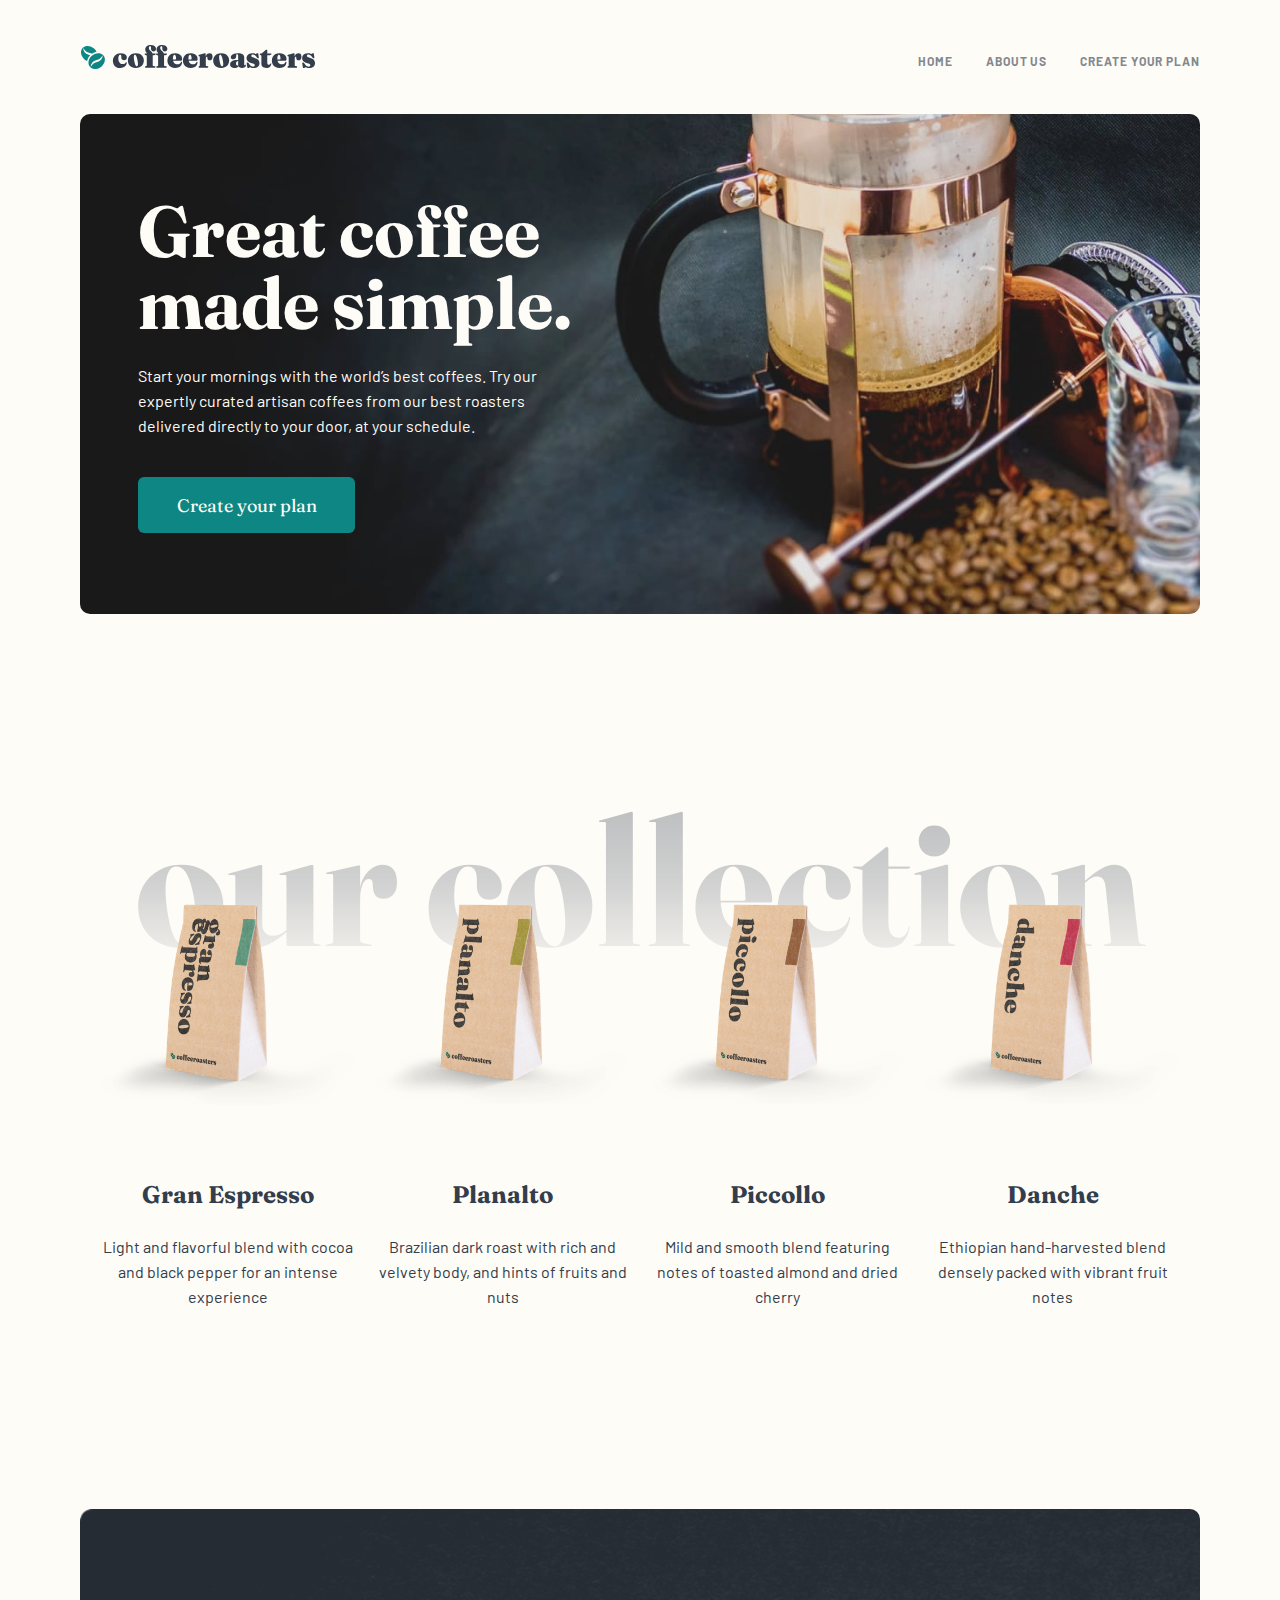
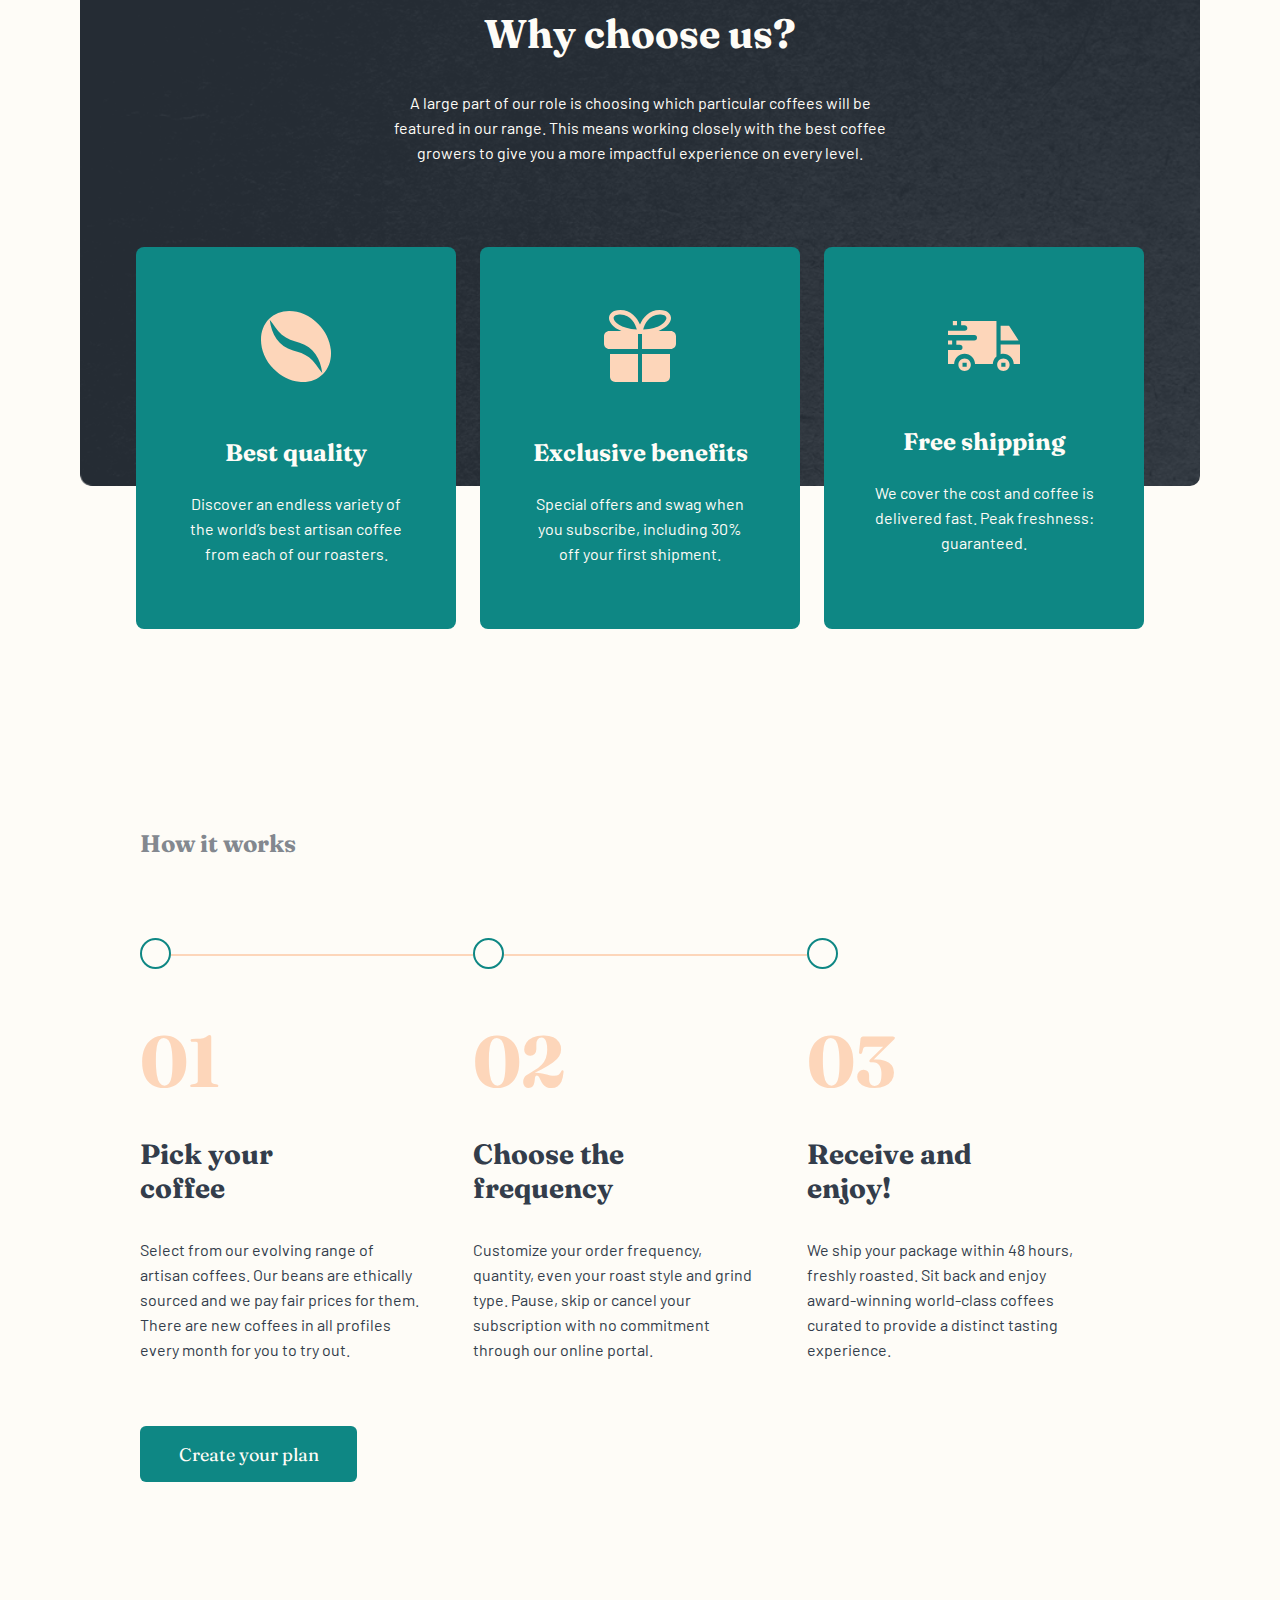
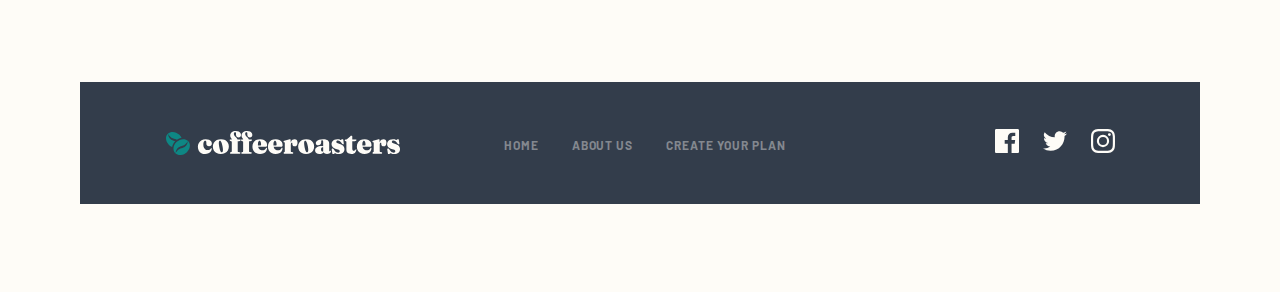
==== index.html @ c1dfbd61 "initial commit" ====
<!DOCTYPE html>
<html lang="en">
  <head>
    <meta charset="UTF-8" />
    <meta http-equiv="X-UA-Compatible" content="IE=edge" />
    <meta name="viewport" content="width=device-width, initial-scale=1.0" />
    <link rel="icon" type="image/png" sizes="32x32" href="./assets/favicon-32x32.png" />
    <link rel="stylesheet" href="./style.css" />
    <title>Coffeeroasters subscription site</title>
  </head>
  <body>
    <nav>
      <a href="index.html"
        ><img
          width="163"
          height="18"
          src="./assets/shared/desktop/logo.svg"
          alt="coffeeroasters logo"
          class="logo"
      /></a>
      <a href="javascript:void(0);" class="mobile-nav-link"
        ><img
          width="16"
          height="15"
          src="./assets//shared/mobile/icon-hamburger.svg"
          alt="Open menu"
          id="mobile-nav-icon"
      /></a>
      <ul class="nav-links" id="nav-links">
        <li><a href="index.html">Home</a></li>
        <li><a href="about.html">About Us</a></li>
        <li><a href="plan.html">Create Your Plan</a></li>
      </ul>
    </nav>
    <header class="header_home">
      <h1>Great coffee<br />made simple.</h1>
      <p>
        Start your mornings with the world’s best coffees. Try our expertly curated artisan coffees
        from our best roasters delivered directly to your door, at your schedule.
      </p>
      <a href="plan.html" class="cta">Create your plan</a>
    </header>

    <main>
      <article class="collection-container relative">
        <h1 class="gradient-text">our collection</h1>
        <section class="collection-item">
          <img
            width="200"
            height="151"
            src="./assets/home/desktop/image-gran-espresso.png"
            alt=""
          />
          <h4>Gran Espresso</h4>
          <p>Light and flavorful blend with cocoa and black pepper for an intense experience</p>
        </section>
        <section class="collection-item">
          <img width="200" height="151" src="./assets/home/desktop/image-planalto.png" alt="" />
          <h4>Planalto</h4>
          <p>Brazilian dark roast with rich and velvety body, and hints of fruits and nuts</p>
        </section>
        <section class="collection-item">
          <img width="200" height="151" src="./assets/home/desktop/image-piccollo.png" alt="" />
          <h4>Piccollo</h4>
          <p>Mild and smooth blend featuring notes of toasted almond and dried cherry</p>
        </section>
        <section class="collection-item">
          <img width="200" height="151" src="./assets/home/desktop/image-danche.png" alt="" />
          <h4>Danche</h4>
          <p>Ethiopian hand-harvested blend densely packed with vibrant fruit notes</p>
        </section>
      </article>

      <article class="cards-container">
        <section class="dark-bg">
          <h3>Why choose us?</h3>
          <p>
            A large part of our role is choosing which particular coffees will be featured in our
            range. This means working closely with the best coffee growers to give you a more
            impactful experience on every level.
          </p>
        </section>
        <div>
          <section class="home card active">
            <img width="72" height="72" src="./assets/home/desktop/icon-coffee-bean.svg" alt="" />
            <h4>Best quality</h4>
            <p>
              Discover an endless variety of the world’s best artisan coffee from each of our
              roasters.
            </p>
          </section>
          <section class="home card active">
            <img width="72" height="72" src="./assets/home/desktop/icon-gift.svg" alt="" />
            <h4>Exclusive benefits</h4>
            <p>
              Special offers and swag when you subscribe, including 30% off your first shipment.
            </p>
          </section>
          <section class="home card active">
            <img width="72" height="72" src="./assets/home/desktop/icon-truck.svg" alt="" />
            <h4>Free shipping</h4>
            <p>We cover the cost and coffee is delivered fast. Peak freshness: guaranteed.</p>
          </section>
        </div>
      </article>

      <article class="steps-container">
        <h3>How it works</h3>
        <div>
          <section class="step-item">
            <div>
              <span class="circle"></span>
              <span class="line"></span>
            </div>
            <h1>01</h1>
            <h3>Pick your coffee</h3>
            <p>
              Select from our evolving range of artisan coffees. Our beans are ethically sourced and
              we pay fair prices for them. There are new coffees in all profiles every month for you
              to try out.
            </p>
          </section>
          <section class="step-item">
            <div>
              <span class="circle"></span>
              <span class="line"></span>
            </div>
            <h1>02</h1>
            <h3>Choose the frequency</h3>
            <p>
              Customize your order frequency, quantity, even your roast style and grind type. Pause,
              skip or cancel your subscription with no commitment through our online portal.
            </p>
          </section>
          <section class="step-item">
            <div>
              <span class="circle"></span>
            </div>
            <h1>03</h1>
            <h3>Receive and enjoy!</h3>
            <p>
              We ship your package within 48 hours, freshly roasted. Sit back and enjoy
              award-winning world-class coffees curated to provide a distinct tasting experience.
            </p>
          </section>
        </div>
        <a href="plan.html" class="cta">Create your plan</a>
      </article>
    </main>

    <footer>
      <img
        width="218"
        height="24"
        src="./assets/shared/desktop/logo-footer.svg"
        alt="coffeeroasters logo"
      />
      <ul class="footer-links">
        <li><a href="index.html">Home</a></li>
        <li><a href="about.html">About Us</a></li>
        <li><a href="plan.html">Create Your Plan</a></li>
      </ul>
      <ul class="social-links">
        <li>
          <a href="https://www.facebook.com"
            ><img
              width="24"
              height="24"
              src="./assets/shared/desktop/icon-facebook.svg"
              alt="Facebook icon"
          /></a>
        </li>
        <li>
          <a href="https://www.twitter.com"
            ><img
              width="24"
              height="24"
              src="./assets/shared/desktop/icon-twitter.svg"
              alt="Twitter icon"
          /></a>
        </li>
        <li>
          <a href="https://www.instagram.com"
            ><img
              width="24"
              height="24"
              src="./assets/shared/desktop/icon-instagram.svg"
              alt="Instagram icon"
          /></a>
        </li>
      </ul>
    </footer>
    <script src="./script.js"></script>
  </body>
</html>
---- style.css ----
@import url('https://fonts.googleapis.com/css2?family=Barlow:wght@400;700&family=Fraunces:opsz,wght@9..144,900&display=swap');

:root {
  --light-cream: #fefcf7;
  --cream: #f4f1eb;
  --grey: #83888f;
  --dark-grey-blue: #333d4b;
  --dark-cyan: #0e8784;
  --pale-orange: #fdd6ba;
}

* {
  margin: 0;
  box-sizing: border-box;
}

a {
  text-decoration: none;
  font-family: 'Fraunces', serif;
  color: var(--dark-grey-blue);
}

ul {
  list-style: none;
  padding: 0;
}

button {
  font-family: 'Fraunces', serif;
  border: none;
  transition: all 0.3s;
  cursor: pointer;
}

h1,
h2,
h3,
h4,
h5,
h6 {
  font-family: 'Fraunces', serif;
}

h2 {
  font-size: 32px;
}

h3 {
  font-size: 28px;
}

h4 {
  font-size: 24px;
}

p {
  line-height: 25px;
  font-size: 15px;
}

img {
  height: auto;
}

body {
  font-family: 'Barlow', sans-serif;
  font-size: 16px;
  background-color: var(--light-cream);
  color: var(--dark-grey-blue);
  padding: 32px 24px 72px 24px;
}

.body_plan {
  padding: 32px 0 72px 0;
  position: relative;
}

.body_plan.overlay-visible {
  height: 100vh;
  overflow: hidden;
}

nav {
  display: flex;
  align-items: center;
  justify-content: space-between;
  position: relative;
}

ul.nav-links {
  display: none;
}

ul.nav-links.open {
  position: absolute;
  top: 100%;
  left: 0;
  display: flex;
  flex-direction: column;
  z-index: 10;
  width: 100%;
  height: 120vh;
  text-align: center;
  padding-top: 80px;
  background: rgb(254, 252, 247);
  background: linear-gradient(
    180deg,
    rgba(254, 252, 247, 1) 0%,
    rgba(254, 252, 247, 1) 50%,
    rgba(254, 252, 247, 0.75) 100%
  );
}

ul.nav-links.open li {
  margin-bottom: 39px;
  font-size: 24px;
  line-height: 32px;
}

.nav_plan {
  margin: 0 24px;
}

header {
  border-radius: 10px;
  overflow: hidden;
  background-repeat: no-repeat;
  background-size: cover;
  text-align: center;
  display: flex;
  flex-direction: column;
  justify-content: center;
  align-items: center;
  gap: 24px;
  padding: 24px;
  margin-top: 40px;
  color: var(--light-cream);
}

.header_home {
  height: 500px;
  background-image: url('./assets/home/mobile/image-hero-coffeepress.jpg');
}

.header_about {
  height: 400px;
  background-image: url('./assets/about/mobile/image-hero-whitecup.jpg');
}

.header_plan {
  height: 400px;
  background-image: url('./assets/plan/mobile/image-hero-blackcup.jpg');
  margin: 40px 24px 0 24px;
}

header h1 {
  font-size: 40px;
}

header p {
  font-family: 'Barlow', sans-serif;
}

a.cta,
button.cta,
.modal--body button {
  -webkit-appearance: button;
  -moz-appearance: button;
  appearance: button;
  background-color: var(--dark-cyan);
  color: var(--light-cream);
  font-size: 18px;
  border-radius: 6px;
  width: 217px;
  height: 56px;
  display: flex;
  align-items: center;
  justify-content: center;
}

header a.cta {
  margin-top: 15px;
}

a:active,
button.cta:active,
.modal--body button:active {
  transform: scale(0.98);
}

article {
  text-align: center;
  margin: 120px 0;
  width: 100%;
}

/* ------------- HOME PAGE ------------- */
.gradient-text {
  font-size: 40px;
  background: linear-gradient(180deg, #83888fb6 0%, #83888f77 50%, var(--light-cream) 100%);
  background-clip: text;
  -webkit-background-clip: text;
  -webkit-text-fill-color: transparent;
  margin-bottom: 30px;
}

.collection-item {
  margin-bottom: 48px;
}

.collection-item h4 {
  margin-top: 24px;
}

.collection-item p {
  max-width: 282px;
  margin: 16px auto 0;
}

.cards-container {
  color: var(--light-cream);
  display: grid;
  grid-template-columns: 1fr;
  grid-template-rows: 286px repeat(3, auto);
  row-gap: 12px;
  justify-items: center;
}

.dark-bg {
  background-repeat: no-repeat;
  background-size: cover;
  border-radius: 10px;
  padding: 64px 24px;
  width: 100%;
}

.cards-container .dark-bg {
  grid-area: 1 / 1 / 2 / -1;
  background-image: url('./assets/about/mobile/bg-quality.png');
  height: 902px;
  display: flex;
  flex-direction: column;
  gap: 24px;
  align-items: center;
}

.cards-container > div {
  grid-area: 2 / 1 / -1 / -1;
  display: flex;
  flex-direction: column;
  gap: 24px;
}

.card {
  border-radius: 8px;
  display: flex;
  flex-direction: column;
  align-items: center;
  justify-content: center;
  gap: 24px;
}

.card.home {
  width: 279px;
  height: 382px;
}

.card.home img {
  margin-bottom: 32px;
}

.card.home p {
  padding: 0 40px;
}

.card.active {
  background-color: var(--dark-cyan);
}

.steps-container > h3 {
  font-size: 24px;
  color: var(--grey);
}

.steps-container > div {
  display: flex;
  flex-direction: column;
  gap: 56px;
  margin: 80px 0;
}

.steps-container a.cta {
  margin: 0 auto;
}

.step-item {
  text-align: center;
}

.step-item > div {
  display: none;
}

.step-item h1 {
  color: var(--pale-orange);
  font-size: 72px;
}

.step-item h3 {
  margin: 24px 0;
}

/* ------------- ABOUT PAGE ------------- */
.about img {
  border-radius: 8px;
  height: auto;
}

.about h2 {
  margin: 48px 0 30px 0;
}

.about.commitment-container img {
  width: 327px;
}

.about.quality-container {
  color: var(--light-cream);
  display: grid;
  grid-template-columns: 1fr;
  grid-template-rows: repeat(2, 78px) 1fr;
  justify-items: center;
}

.about.quality-container picture {
  grid-area: 1 / 1 / 3 / -1;
  z-index: 10;
}

.about.quality-container img {
  width: 279px;
}

.about.quality-container .dark-bg {
  background-image: url('./assets/about/mobile/bg-quality.png');
  grid-area: 2 / 1 / -1 / -1;
  height: 509px;
  display: flex;
  flex-direction: column;
  justify-content: flex-end;
  align-items: center;
  gap: 24px;
  text-align: center;
}

.about.headquarters-container > h3 {
  font-size: 24px;
  color: var(--grey);
  margin-bottom: 72px;
}

.about.headquarters-container > div {
  display: flex;
  flex-direction: column;
  gap: 80px;
}

.headquarter-item h3 {
  margin: 47px 0 22px 0;
}

/* ------------- PLAN PAGE ------------- */
.steps-container.dark-bg {
  color: var(--light-cream);
  padding: 80px 24px;
  background-image: url('./assets/plan/mobile/bg-steps.png');
}

.steps-container.dark-bg > div {
  margin: 0;
}

article.form-container {
  padding: 0 24px;
}

.side-nav {
  display: none;
}

form.form_plan {
  text-align: left;
  display: flex;
  flex-direction: column;
  align-items: center;
}

.accordion {
  width: 100%;
  background-color: transparent;
  color: var(--grey);
  font-family: 'Fraunces', serif;
  font-size: 24px;
  display: flex;
  justify-content: space-between;
  align-items: center;
  gap: 45px;
  cursor: pointer;
  border: none;
  outline: none;
  transition: 0.4s;
  text-align: left;
  margin-top: 12px;
  margin-bottom: 32px;
}

.accordion:after {
  content: url('./assets/plan/desktop/icon-arrow.svg');
}
.accordion.active:after {
  content: url('./assets/plan/desktop/icon-arrow.svg');
  transform: rotate(180deg);
}

.accordion:disabled {
  opacity: 0.6;
  pointer-events: none;
}

.panel {
  max-height: 0;
  overflow: hidden;
  display: flex;
  flex-direction: column;
  gap: 16px;
  transition: max-height 0.2s ease-out;
}

label.card {
  background-color: var(--cream);
  align-items: flex-start;
  flex: 1;
  gap: 8px;
  padding: 25px;
  transition: all 0.3s;
}

label.card:hover {
  background-color: var(--pale-orange);
}

.label-heading {
  font-family: 'Fraunces', serif;
  font-weight: bold;
  font-size: 24px;
}

.label-description {
  font-size: 16px;
  line-height: 26px;
}

input[type='radio'] {
  display: none;
}

input[type='radio']:checked + label.card {
  background-color: var(--dark-cyan);
  color: var(--light-cream);
}

.summary-container {
  background-image: url('./assets/plan/mobile/bg-order-summary.png');
  background-repeat: no-repeat;
  background-size: cover;
  border-radius: 10px;
  margin-top: 98px;
  margin-bottom: 56px;
  padding: 32px 25px;
  color: #fff;
  width: auto;
  text-align: left;
}

.summary-container h4 {
  font-size: 16px;
  font-family: 'Barlow', sans-serif;
  font-weight: 400;
  margin-bottom: 8px;
  opacity: 0.65;
}

.summary-container p,
.modal--summary {
  font-size: 24px;
  font-family: 'Fraunces', serif;
  line-height: 40px;
  display: flex;
  flex-wrap: wrap;
  column-gap: 5px;
}

.blank {
  color: var(--dark-cyan);
}

.underline {
  color: transparent;
  border-bottom: 2px solid var(--dark-cyan);
  width: 80px;
}

button.cta:disabled {
  background-color: var(--grey);
  opacity: 0.4;
  pointer-events: none;
}

.overlay {
  background-color: rgba(0, 0, 0, 0.6);
  position: absolute;
  top: 0;
  left: 0;
  right: 0;
  bottom: 0;
  display: flex;
  justify-content: center;
  align-items: center;
  z-index: 10;
}

.modal {
  background-color: var(--light-cream);
  max-width: 90%;
  border-radius: 8px;
  overflow: hidden;
  z-index: 20;
}

.modal--heading {
  background-color: var(--dark-grey-blue);
  color: var(--light-cream);
  padding: 28px 24px;
}

.modal--body {
  padding: 40px 24px 28px 24px;
  color: var(--grey);
}

.modal--body button {
  width: 100%;
  margin-top: 24px;
}

.hidden {
  display: none;
}

/* ------------- FOOTER ------------- */
footer {
  background-color: var(--dark-grey-blue);
  text-align: center;
  padding: 55px;
}

.footer_plan {
  margin: 0 24px;
}

.footer-links {
  margin: 48.5px 0;
}

.footer-links li {
  margin: 24px 0;
}

.footer-links li a {
  color: var(--grey);
  font-family: 'Barlow', sans-serif;
  font-size: 12px;
  letter-spacing: 0.92px;
  font-weight: bold;
  text-transform: uppercase;
}

.social-links {
  display: flex;
  justify-content: center;
  align-items: center;
  gap: 24px;
}

/* ------------- MEDIA QUERIES ------------- */
@media screen and (min-width: 500px) {
  .about.quality-container img {
    width: 90%;
  }
}

@media screen and (min-width: 700px) {
  body {
    padding: 40px 40px 72px 40px;
  }

  .logo {
    width: 236px;
    height: 26px;
  }

  .mobile-nav-link {
    display: none;
  }

  ul.nav-links {
    display: flex;
    flex-direction: row;
  }

  ul.nav-links li a {
    font-family: 'Barlow', sans-serif;
    text-transform: uppercase;
    color: var(--grey);
    font-weight: bold;
    font-size: 12px;
    letter-spacing: 0.92px;
  }

  ul.nav-links li:not(:last-of-type) {
    margin-right: 33px;
  }

  header {
    text-align: left;
    align-items: flex-start;
    padding: 58px;
  }

  .header_home {
    background-image: url('./assets/home/tablet/image-hero-coffeepress.jpg');
  }

  .header_about {
    background-image: url('./assets/about/tablet/image-hero-whitecup.jpg');
  }

  .header_plan {
    background-image: url('./assets/plan/tablet/image-hero-blackcup.jpg');
  }

  header h1 {
    font-size: 48px;
    line-height: 48px;
  }

  header p {
    max-width: 398px;
  }

  /* ------------- HOME PAGE ------------- */
  .collection-container.relative {
    position: relative;
    margin: 210px 0 144px 0;
  }

  .gradient-text {
    font-size: 15vw;
    background: linear-gradient(180deg, #83888f9a 0%, #83888f5f 50%, var(--light-cream) 100%);
    background-clip: text;
    -webkit-background-clip: text;
    -webkit-text-fill-color: transparent;
    width: 100%;
    position: absolute;
    top: -84px;
    left: 50%;
    transform: translateX(-50%);
    z-index: -1;
    margin-bottom: 0;
  }

  .collection-item {
    display: grid;
    grid-template-columns: repeat(2, max-content);
    grid-template-rows: 80px auto;
    justify-content: center;
    column-gap: 36px;
    text-align: left;
  }

  .collection-item img {
    width: 255px;
    grid-area: 1 / 1 / -1 / 2;
  }

  .collection-item h4 {
    align-self: center;
    margin-top: 0;
  }

  .collection-item p {
    margin-top: 0;
  }

  .cards-container {
    grid-template-rows: 256px repeat(3, auto);
  }

  .cards-container .dark-bg {
    background-image: url('./assets/about/tablet/bg-quality.png');
    height: 573px;
  }

  .dark-bg h3 {
    font-size: 32px;
  }

  .dark-bg p {
    max-width: 522px;
  }

  .card.home {
    width: 573px;
    height: 180px;
    display: grid;
    grid-template-columns: auto 1fr;
    grid-template-rows: repeat(2, auto);
    column-gap: 55px;
    row-gap: 16px;
    text-align: left;
    padding: 40px 48px;
  }

  .card.home img {
    grid-area: 1 / 1 / -1 / 2;
    margin-bottom: 0;
  }

  .card.home h4 {
    align-self: end;
  }

  .card.home p {
    padding: 0;
    align-self: start;
  }

  .steps-container {
    text-align: left;
    margin-top: 144px;
  }

  .steps-container > div {
    display: grid;
    grid-template-columns: repeat(3, 33.3333%);
    gap: 0;
    margin: 40px 0 44px 0;
  }

  .steps-container a.cta {
    margin: 0;
  }

  .step-item {
    text-align: left;
  }

  .step-item > div {
    display: flex;
    align-items: center;
    margin-bottom: 48px;
    position: relative;
  }

  .circle {
    display: inline;
    width: 31px;
    height: 31px;
    border-radius: 50%;
    border: 2px solid var(--dark-cyan);
    background-color: var(--light-cream);
  }

  .line {
    position: absolute;
    top: 50%;
    left: 0;
    display: inline;
    width: 100%;
    height: 2px;
    background-color: var(--pale-orange);
    z-index: -1;
  }

  .step-item h3 {
    margin: 32px 0;
  }

  .step-item p {
    max-width: 92%;
    margin-right: 10px;
  }

  /* ------------- ABOUT PAGE ------------- */
  article.about {
    margin: 144px 0;
  }

  .about picture {
    grid-area: 1 / 1 / -1 / 2;
  }

  .about img {
    width: auto !important;
  }

  .about h2 {
    grid-area: 1 / 2 / 2 / -1;
    margin: 0;
  }

  .about p {
    grid-area: 2 / 2 / -1 / -1;
  }

  .about.commitment-container {
    display: grid;
    grid-template-columns: auto 1fr;
    grid-template-rows: 70px 400px;
    align-items: center;
    column-gap: 70px;
    text-align: left;
  }

  .about.quality-container {
    grid-template-rows: repeat(2, 160px) 1fr;
  }

  .about.quality-container .dark-bg {
    background-image: url('./assets/about/tablet/bg-quality.png');
    height: 488px;
  }

  .about.headquarters-container > div {
    display: grid;
    grid-template-columns: repeat(3, 1fr);
    gap: 0;
  }

  .about.headquarters-container {
    text-align: left;
  }

  .headquarter-item h3 {
    font-size: 24px;
  }

  /* ------------- PLAN PAGE ------------- */
  .steps-container.dark-bg {
    padding: 97px 40px;
    background-image: url('./assets/plan/tablet/bg-steps.png');
  }

  .steps-container.dark-bg .circle {
    background-color: transparent;
  }

  .steps-container.dark-bg .line {
    left: 15.5px;
    z-index: 1;
  }

  .steps-container.dark-bg h3 {
    font-size: 28px;
  }

  article.form-container {
    margin: 144px 0;
  }

  .accordion {
    margin-bottom: 40px;
  }

  .panel {
    flex-direction: row;
    gap: 10px;
  }

  label.card {
    height: 250px;
    justify-content: flex-start;
    gap: 24px;
    padding-top: 32px;
  }

  .summary-container {
    margin-top: 48px;
    margin-bottom: 40px;
    padding: 44px 25px;
  }

  .modal {
    max-width: 540px;
  }

  .modal--heading {
    font-size: 40px;
    padding: 40px 56px;
  }

  .modal--body {
    padding: 56px;
  }

  .modal--small-text {
    margin-top: 10px;
  }

  .modal--body button {
    width: 217px;
    margin-top: 0;
  }

  .price-container {
    display: flex;
    justify-content: space-between;
    align-items: center;
    margin-top: 47px;
  }

  .price-container span {
    font-size: 32px;
    color: var(--dark-grey-blue);
    font-family: 'Fraunces', serif;
  }

  /* ------------- FOOTER ------------- */
  footer > img {
    width: 236px;
    height: 26px;
  }

  .footer-links {
    display: flex;
    justify-content: center;
    gap: 33px;
    margin: 32px 0 65px 0;
  }

  .footer-links li {
    margin: 0;
  }
}

@media screen and (min-width: 1000px) {
  html {
    scroll-behavior: smooth;
  }

  p {
    font-size: 16px;
  }

  body,
  .body_plan {
    padding: 44px 80px 88px 80px;
  }

  .nav_plan {
    margin: 0;
  }

  ul.nav-links li a:hover {
    filter: brightness(60%);
  }

  .header_home {
    background-image: url('./assets/home/desktop/image-hero-coffeepress.jpg');
  }

  .header_about {
    height: 450px;
    background-image: url('./assets/about/desktop/image-hero-whitecup.jpg');
  }

  .header_plan {
    margin: 40px 0 0 0;
    height: 450px;
    background-image: url('./assets/plan/desktop/image-hero-blackcup.jpg');
  }

  header h1 {
    font-size: 72px;
    line-height: 72px;
  }

  header p {
    max-width: 445px;
  }

  a.cta:hover,
  button.cta:hover,
  .modal--body button:hover {
    background-color: #66d2cf;
  }

  /* ------------- HOME PAGE ------------- */
  .collection-container.relative {
    display: flex;
    justify-content: center;
    gap: 20px;
    margin: 290px 0 200px 0;
  }

  .gradient-text {
    font-size: 14vw;
    top: -133px;
  }

  .collection-item {
    grid-template-columns: 1fr;
    grid-template-rows: 250px 80px auto;
    justify-items: center;
    text-align: center;
    margin-bottom: 0;
  }

  .collection-item img {
    grid-area: 1 / 1 / 2 / -1;
  }

  .collection-item p {
    width: 252px;
  }

  .cards-container {
    grid-template-rows: 326px repeat(3, auto);
  }

  .cards-container .dark-bg {
    grid-area: 1 / 1 / 3 / -1;
    background-image: url('./assets/about/desktop/bg-quality.png');
    padding-top: 100px;
    height: 577px;
    gap: 32px;
  }

  .dark-bg h3 {
    font-size: 40px;
  }

  .cards-container > div {
    flex-direction: row;
  }

  .card.home {
    width: 320px;
    height: 382px;
    display: flex;
    text-align: center;
    row-gap: 24px;
  }

  .card.home img {
    margin-bottom: 32px;
  }

  .card.home h4,
  .card.home p {
    align-self: center;
  }

  .steps-container {
    max-width: 1000px;
    margin: 200px auto;
  }

  .steps-container > div {
    margin: 80px 0 64px 0;
  }

  .step-item h3 {
    width: 200px;
  }

  .step-item p {
    max-width: 285px;
    margin-right: 20px;
  }

  /* ------------- ABOUT PAGE ------------- */
  .header_about h3 {
    font-size: 40px;
  }

  article.about,
  article.plan,
  article.form-container {
    max-width: 1280px;
    margin: 168px auto;
  }

  .about.commitment-container {
    grid-template-columns: repeat(2, 1fr);
    grid-template-rows: 2fr 5fr;
    justify-content: center;
    column-gap: 20px;
    row-gap: 32px;
  }

  .about.commitment-container picture {
    justify-self: center;
  }

  .about.commitment-container h2 {
    font-size: 40px;
    align-self: end;
  }

  .about.commitment-container p {
    align-self: start;
    max-width: 520px;
  }

  .about.quality-container {
    max-width: 100%;
    grid-template-columns: 1fr max-content;
    grid-template-rows: 88px repeat(2, 1fr);
    column-gap: 20px;
  }

  .about.quality-container picture {
    grid-area: 1 / 2 / -1 / -1;
    margin-right: 85px;
  }

  .about.quality-container .dark-bg {
    background-image: url('./assets/about/desktop/bg-quality.png');
    align-items: flex-start;
    justify-content: flex-start;
    text-align: left;
    padding: 85px;
    height: 474px;
    gap: 32px;
  }

  .about.quality-container .dark-bg > * {
    max-width: 50%;
  }

  .headquarter-item h3 {
    font-size: 32px;
  }

  /* ------------- PLAN PAGE ------------- */
  .steps-container.dark-bg {
    background-image: url('./assets/plan/desktop/bg-steps.png');
  }

  .form-container {
    display: flex;
    gap: 125px;
    position: relative;
  }

  .side-nav {
    display: flex;
    flex-direction: column;
    gap: 24px;
    position: sticky;
    position: -webkit-sticky;
    top: 40px;
    left: 0;
    align-self: flex-start;
  }

  .nav-step {
    width: 255px;
    padding-bottom: 24px;
    display: flex;
    gap: 28.5px;
    align-items: center;
    font-size: 24px;
    color: var(--dark-grey-blue);
    background-color: transparent;
    border-bottom: 1px solid var(--grey);
    opacity: 0.5;
  }

  .nav-step:first-of-type {
    padding-top: 0;
  }

  .nav-step:last-of-type {
    border-bottom: 0;
  }

  .nav-step:hover,
  .nav-step.hover {
    opacity: 0.8;
  }

  .nav-step.selected,
  .nav-step:active {
    opacity: 1;
  }

  .nav-step.selected .step-number,
  .nav-step:active .step-number {
    color: var(--dark-cyan);
  }

  .nav-step.disabled {
    opacity: 0.3;
    pointer-events: none;
  }

  .accordion {
    font-size: 40px;
    gap: 20px;
  }

  .accordion:first-of-type {
    margin-top: 0;
  }

  .panel .card {
    cursor: pointer;
  }

  .summary-container {
    padding: 27px 64px;
  }

  form.form_plan button.cta {
    align-self: flex-end;
  }

  /* ------------- FOOTER ------------- */
  footer {
    display: grid;
    grid-template-columns: auto 1fr auto;
    align-items: center;
    column-gap: 103px;
    padding: 47px 85px;
  }

  .footer-links {
    margin: 0;
    justify-content: flex-start;
  }

  .footer-links li:hover > a {
    color: var(--light-cream);
  }

  .social-links li:hover img {
    filter: invert(78%) sepia(82%) saturate(238%) hue-rotate(338deg) brightness(310%) contrast(98%);
  }
}

@media screen and (min-width: 1400px) {
  .collection-container.relative {
    gap: 70px;
    margin-top: 350px;
  }

  .gradient-text {
    font-size: 12vw;
    top: -162px;
  }

  .cards-container {
    margin-top: 160px;
  }

  .card.home {
    width: 350px;
  }

  .steps-container {
    max-width: 1100px;
  }
}
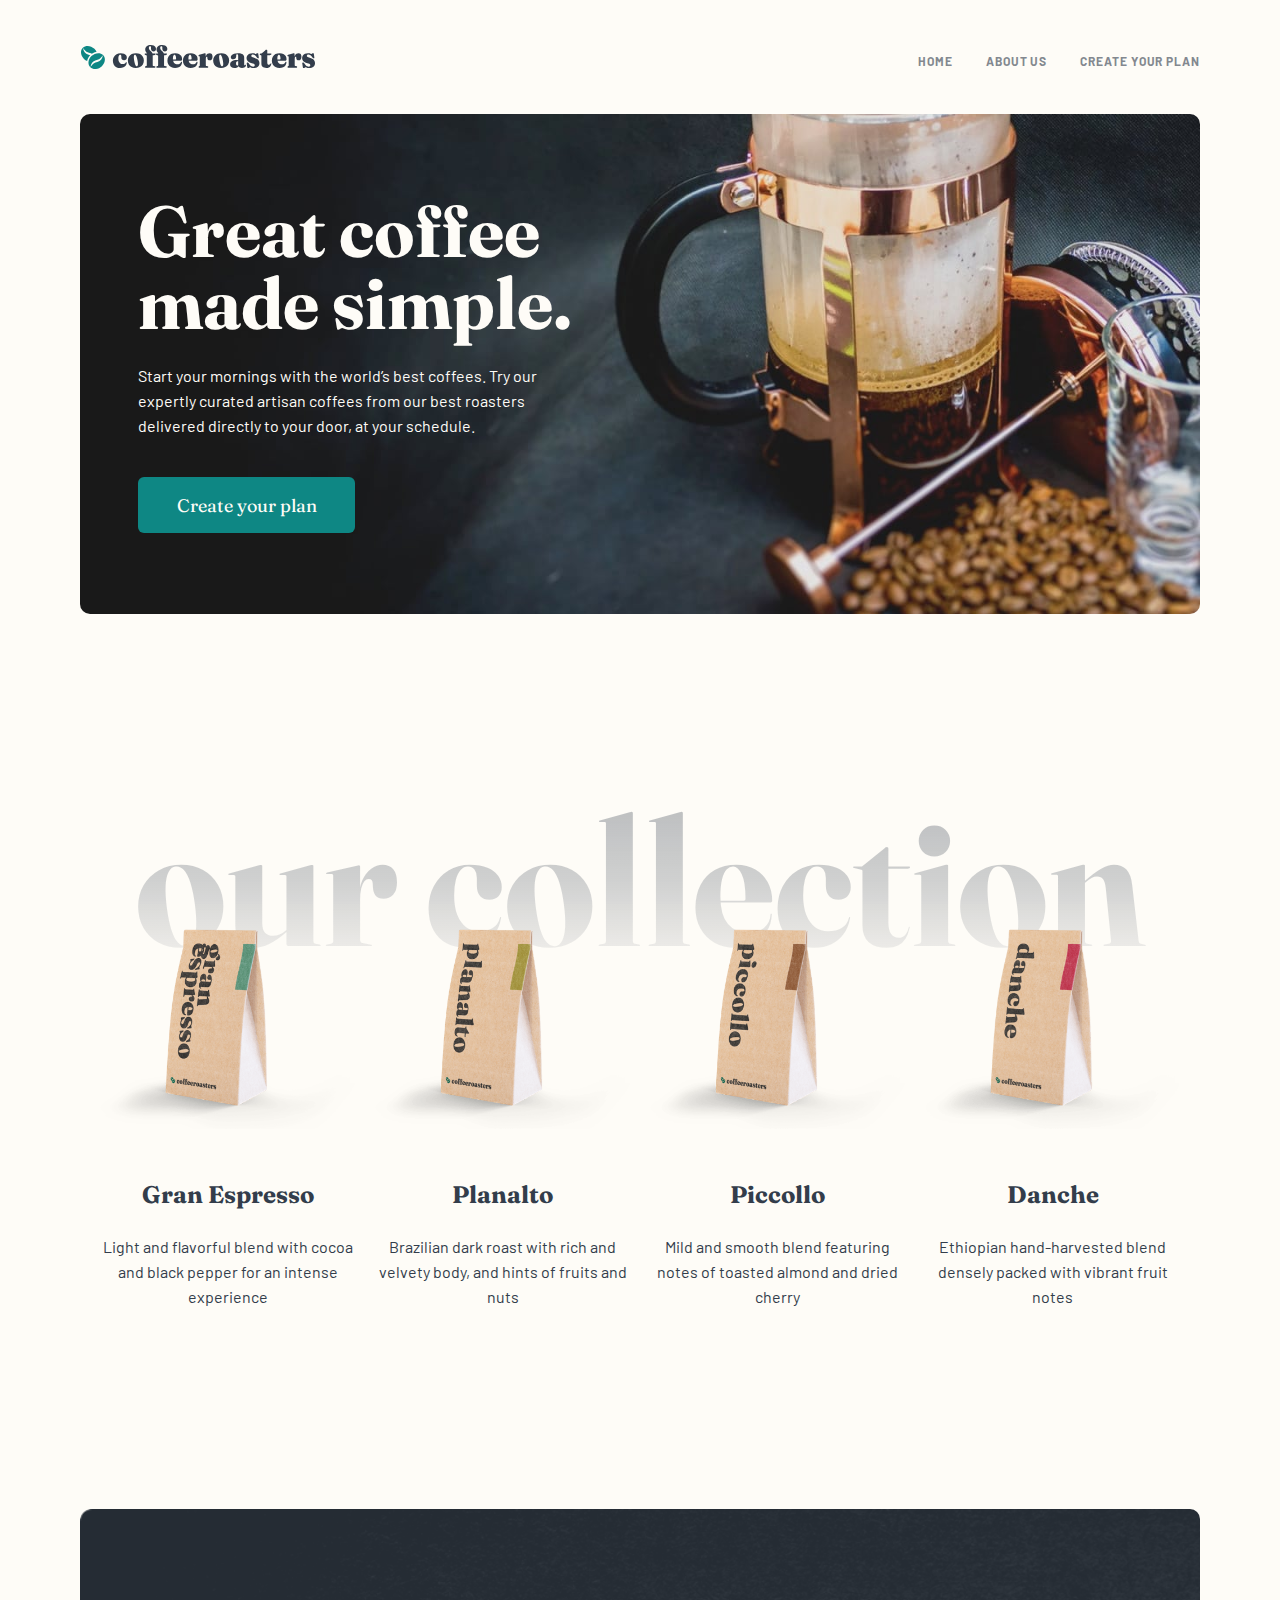
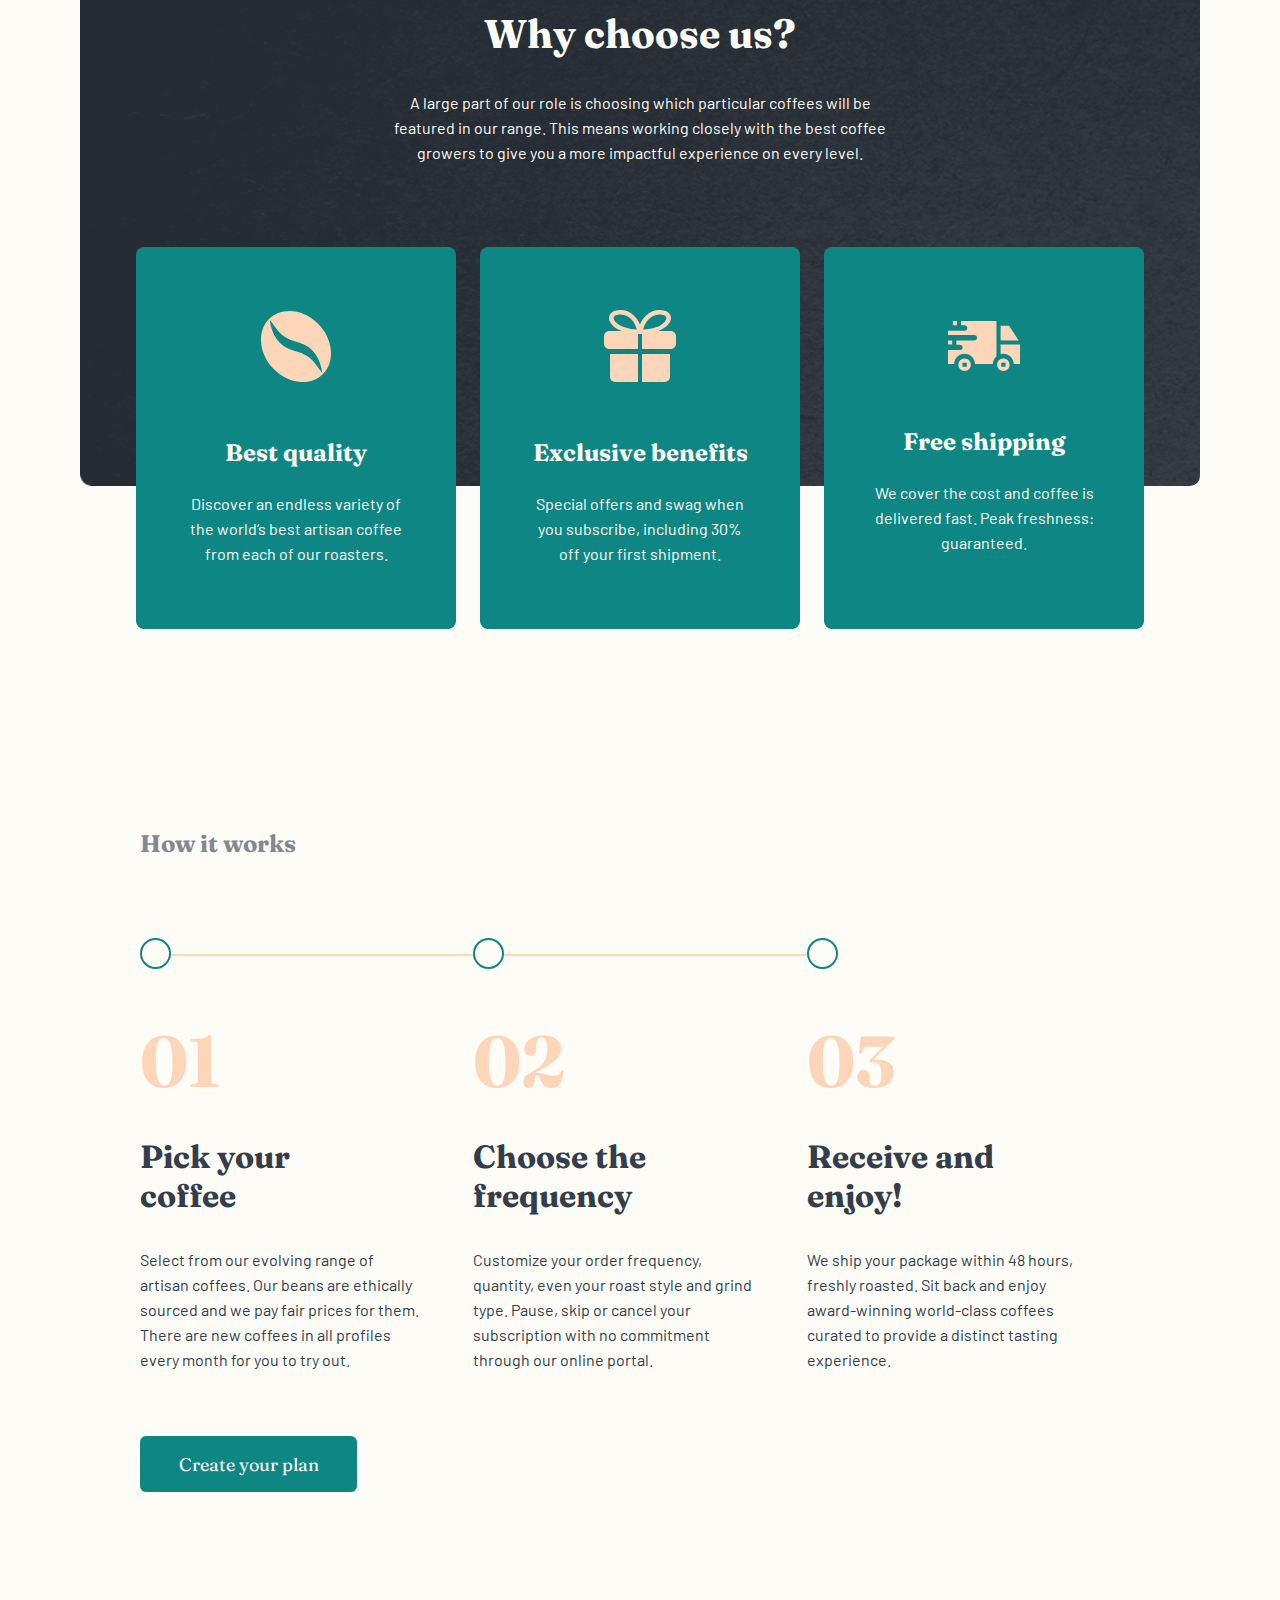
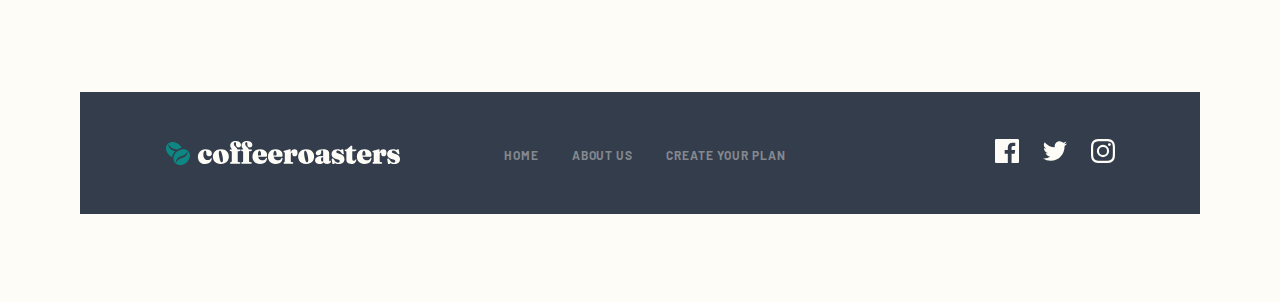
==== commit 626836b8: "replace heading tags wtih the correct level, use classes to change font size" ====
--- a/index.html
+++ b/index.html
@@ -33,7 +33,7 @@
       </ul>
     </nav>
     <header class="header_home">
-      <h1>Great coffee<br />made simple.</h1>
+      <h1 class="heading-xl">Great coffee<br />made simple.</h1>
       <p>
         Start your mornings with the world’s best coffees. Try our expertly curated artisan coffees
         from our best roasters delivered directly to your door, at your schedule.
@@ -43,7 +43,7 @@
 
     <main>
       <article class="collection-container relative">
-        <h1 class="gradient-text">our collection</h1>
+        <h2 class="gradient-text heading-xl">our collection</h2>
         <section class="collection-item">
           <img
             width="200"
@@ -51,29 +51,29 @@
             src="./assets/home/desktop/image-gran-espresso.png"
             alt=""
           />
-          <h4>Gran Espresso</h4>
+          <h3 class="heading-sm">Gran Espresso</h3>
           <p>Light and flavorful blend with cocoa and black pepper for an intense experience</p>
         </section>
         <section class="collection-item">
           <img width="200" height="151" src="./assets/home/desktop/image-planalto.png" alt="" />
-          <h4>Planalto</h4>
+          <h3 class="heading-sm">Planalto</h3>
           <p>Brazilian dark roast with rich and velvety body, and hints of fruits and nuts</p>
         </section>
         <section class="collection-item">
           <img width="200" height="151" src="./assets/home/desktop/image-piccollo.png" alt="" />
-          <h4>Piccollo</h4>
+          <h3 class="heading-sm">Piccollo</h3>
           <p>Mild and smooth blend featuring notes of toasted almond and dried cherry</p>
         </section>
         <section class="collection-item">
           <img width="200" height="151" src="./assets/home/desktop/image-danche.png" alt="" />
-          <h4>Danche</h4>
+          <h3 class="heading-sm">Danche</h3>
           <p>Ethiopian hand-harvested blend densely packed with vibrant fruit notes</p>
         </section>
       </article>
 
       <article class="cards-container">
         <section class="dark-bg">
-          <h3>Why choose us?</h3>
+          <h2 class="heading-md">Why choose us?</h2>
           <p>
             A large part of our role is choosing which particular coffees will be featured in our
             range. This means working closely with the best coffee growers to give you a more
@@ -83,7 +83,7 @@
         <div>
           <section class="home card active">
             <img width="72" height="72" src="./assets/home/desktop/icon-coffee-bean.svg" alt="" />
-            <h4>Best quality</h4>
+            <h3 class="heading-sm">Best quality</h3>
             <p>
               Discover an endless variety of the world’s best artisan coffee from each of our
               roasters.
@@ -91,29 +91,29 @@
           </section>
           <section class="home card active">
             <img width="72" height="72" src="./assets/home/desktop/icon-gift.svg" alt="" />
-            <h4>Exclusive benefits</h4>
+            <h3 class="heading-sm">Exclusive benefits</h3>
             <p>
               Special offers and swag when you subscribe, including 30% off your first shipment.
             </p>
           </section>
           <section class="home card active">
             <img width="72" height="72" src="./assets/home/desktop/icon-truck.svg" alt="" />
-            <h4>Free shipping</h4>
+            <h3 class="heading-sm">Free shipping</h3>
             <p>We cover the cost and coffee is delivered fast. Peak freshness: guaranteed.</p>
           </section>
         </div>
       </article>
 
       <article class="steps-container">
-        <h3>How it works</h3>
+        <h2 class="heading-sm">How it works</h2>
         <div>
           <section class="step-item">
             <div>
               <span class="circle"></span>
               <span class="line"></span>
             </div>
-            <h1>01</h1>
-            <h3>Pick your coffee</h3>
+            <h3 class="heading-number">01</h3>
+            <h4 class="heading-md">Pick your coffee</h4>
             <p>
               Select from our evolving range of artisan coffees. Our beans are ethically sourced and
               we pay fair prices for them. There are new coffees in all profiles every month for you
@@ -125,8 +125,8 @@
               <span class="circle"></span>
               <span class="line"></span>
             </div>
-            <h1>02</h1>
-            <h3>Choose the frequency</h3>
+            <h3 class="heading-number">02</h3>
+            <h4 class="heading-md">Choose the frequency</h4>
             <p>
               Customize your order frequency, quantity, even your roast style and grind type. Pause,
               skip or cancel your subscription with no commitment through our online portal.
@@ -136,8 +136,8 @@
             <div>
               <span class="circle"></span>
             </div>
-            <h1>03</h1>
-            <h3>Receive and enjoy!</h3>
+            <h3 class="heading-number">03</h3>
+            <h4 class="heading-md">Receive and enjoy!</h4>
             <p>
               We ship your package within 48 hours, freshly roasted. Sit back and enjoy
               award-winning world-class coffees curated to provide a distinct tasting experience.
--- a/style.css
+++ b/style.css
@@ -41,15 +41,19 @@
   font-family: 'Fraunces', serif;
 }
 
-h2 {
+.heading-xl {
+  font-size: 40px;
+}
+
+.heading-lg {
   font-size: 32px;
 }
 
-h3 {
+.heading-md {
   font-size: 28px;
 }
 
-h4 {
+.heading-sm {
   font-size: 24px;
 }
 
@@ -153,10 +157,6 @@
   margin: 40px 24px 0 24px;
 }
 
-header h1 {
-  font-size: 40px;
-}
-
 header p {
   font-family: 'Barlow', sans-serif;
 }
@@ -208,7 +208,7 @@
   margin-bottom: 48px;
 }
 
-.collection-item h4 {
+.collection-item .heading-sm {
   margin-top: 24px;
 }
 
@@ -277,8 +277,7 @@
   background-color: var(--dark-cyan);
 }
 
-.steps-container > h3 {
-  font-size: 24px;
+.steps-container > .heading-sm {
   color: var(--grey);
 }
 
@@ -301,12 +300,12 @@
   display: none;
 }
 
-.step-item h1 {
+.step-item .heading-number {
   color: var(--pale-orange);
   font-size: 72px;
 }
 
-.step-item h3 {
+.step-item .heading-md {
   margin: 24px 0;
 }
 
@@ -316,7 +315,7 @@
   height: auto;
 }
 
-.about h2 {
+.about.commitment-container .heading-lg {
   margin: 48px 0 30px 0;
 }
 
@@ -353,7 +352,7 @@
   text-align: center;
 }
 
-.about.headquarters-container > h3 {
+.about.headquarters-container > .heading-sm {
   font-size: 24px;
   color: var(--grey);
   margin-bottom: 72px;
@@ -365,7 +364,7 @@
   gap: 80px;
 }
 
-.headquarter-item h3 {
+.headquarter-item .heading-md {
   margin: 47px 0 22px 0;
 }
 
@@ -482,7 +481,7 @@
   text-align: left;
 }
 
-.summary-container h4 {
+.summary-container h2 {
   font-size: 16px;
   font-family: 'Barlow', sans-serif;
   font-weight: 400;
@@ -518,7 +517,7 @@
 
 .overlay {
   background-color: rgba(0, 0, 0, 0.6);
-  position: absolute;
+  position: fixed;
   top: 0;
   left: 0;
   right: 0;
@@ -600,6 +599,10 @@
 }
 
 @media screen and (min-width: 700px) {
+  .heading-xl {
+    font-size: 48px;
+  }
+
   body {
     padding: 40px 40px 72px 40px;
   }
@@ -650,7 +653,6 @@
   }
 
   header h1 {
-    font-size: 48px;
     line-height: 48px;
   }
 
@@ -684,6 +686,7 @@
     grid-template-columns: repeat(2, max-content);
     grid-template-rows: 80px auto;
     justify-content: center;
+    align-items: center;
     column-gap: 36px;
     text-align: left;
   }
@@ -693,13 +696,14 @@
     grid-area: 1 / 1 / -1 / 2;
   }
 
-  .collection-item h4 {
+  .collection-item .heading-sm {
     align-self: center;
     margin-top: 0;
   }
 
   .collection-item p {
     margin-top: 0;
+    align-self: start;
   }
 
   .cards-container {
@@ -711,7 +715,7 @@
     height: 573px;
   }
 
-  .dark-bg h3 {
+  .dark-bg .heading-md {
     font-size: 32px;
   }
 
@@ -736,7 +740,7 @@
     margin-bottom: 0;
   }
 
-  .card.home h4 {
+  .card.home .heading-sm {
     align-self: end;
   }
 
@@ -792,7 +796,7 @@
     z-index: -1;
   }
 
-  .step-item h3 {
+  .step-item .heading-md {
     margin: 32px 0;
   }
 
@@ -802,25 +806,20 @@
   }
 
   /* ------------- ABOUT PAGE ------------- */
+  .header_about .heading-md {
+    font-size: 32px;
+  }
+
   article.about {
     margin: 144px 0;
   }
 
-  .about picture {
-    grid-area: 1 / 1 / -1 / 2;
-  }
-
   .about img {
     width: auto !important;
   }
 
-  .about h2 {
-    grid-area: 1 / 2 / 2 / -1;
+  .about .heading-lg {
     margin: 0;
-  }
-
-  .about p {
-    grid-area: 2 / 2 / -1 / -1;
   }
 
   .about.commitment-container {
@@ -851,7 +850,7 @@
     text-align: left;
   }
 
-  .headquarter-item h3 {
+  .headquarter-item .heading-md {
     font-size: 24px;
   }
 
@@ -870,7 +869,7 @@
     z-index: 1;
   }
 
-  .steps-container.dark-bg h3 {
+  .steps-container.dark-bg .heading-md {
     font-size: 28px;
   }
 
@@ -958,6 +957,18 @@
     scroll-behavior: smooth;
   }
 
+  .heading-xl {
+    font-size: 72px;
+  }
+
+  .heading-lg {
+    font-size: 40px;
+  }
+
+  .heading-md {
+    font-size: 32px;
+  }
+
   p {
     font-size: 16px;
   }
@@ -991,7 +1002,6 @@
   }
 
   header h1 {
-    font-size: 72px;
     line-height: 72px;
   }
 
@@ -1046,7 +1056,7 @@
     gap: 32px;
   }
 
-  .dark-bg h3 {
+  .dark-bg .heading-md {
     font-size: 40px;
   }
 
@@ -1066,7 +1076,7 @@
     margin-bottom: 32px;
   }
 
-  .card.home h4,
+  .card.home .heading-sm,
   .card.home p {
     align-self: center;
   }
@@ -1080,7 +1090,7 @@
     margin: 80px 0 64px 0;
   }
 
-  .step-item h3 {
+  .step-item .heading-md {
     width: 200px;
   }
 
@@ -1090,7 +1100,7 @@
   }
 
   /* ------------- ABOUT PAGE ------------- */
-  .header_about h3 {
+  .header_about .heading-md {
     font-size: 40px;
   }
 
@@ -1109,12 +1119,23 @@
     row-gap: 32px;
   }
 
+  .about picture {
+    grid-area: 1 / 1 / -1 / 2;
+  }
+
+  .about .heading-lg {
+    grid-area: 1 / 2 / 2 / -1;
+  }
+
+  .about p {
+    grid-area: 2 / 2 / -1 / -1;
+  }
+
   .about.commitment-container picture {
     justify-self: center;
   }
 
-  .about.commitment-container h2 {
-    font-size: 40px;
+  .about.commitment-container .heading-lg {
     align-self: end;
   }
 
@@ -1149,13 +1170,17 @@
     max-width: 50%;
   }
 
-  .headquarter-item h3 {
+  .headquarter-item .heading-md {
     font-size: 32px;
   }
 
   /* ------------- PLAN PAGE ------------- */
   .steps-container.dark-bg {
     background-image: url('./assets/plan/desktop/bg-steps.png');
+  }
+
+  .steps-container.dark-bg .heading-md {
+    font-size: 32px;
   }
 
   .form-container {
@@ -1237,6 +1262,10 @@
     align-self: flex-end;
   }
 
+  .modal--heading {
+    font-size: 40px;
+  }
+
   /* ------------- FOOTER ------------- */
   footer {
     display: grid;
